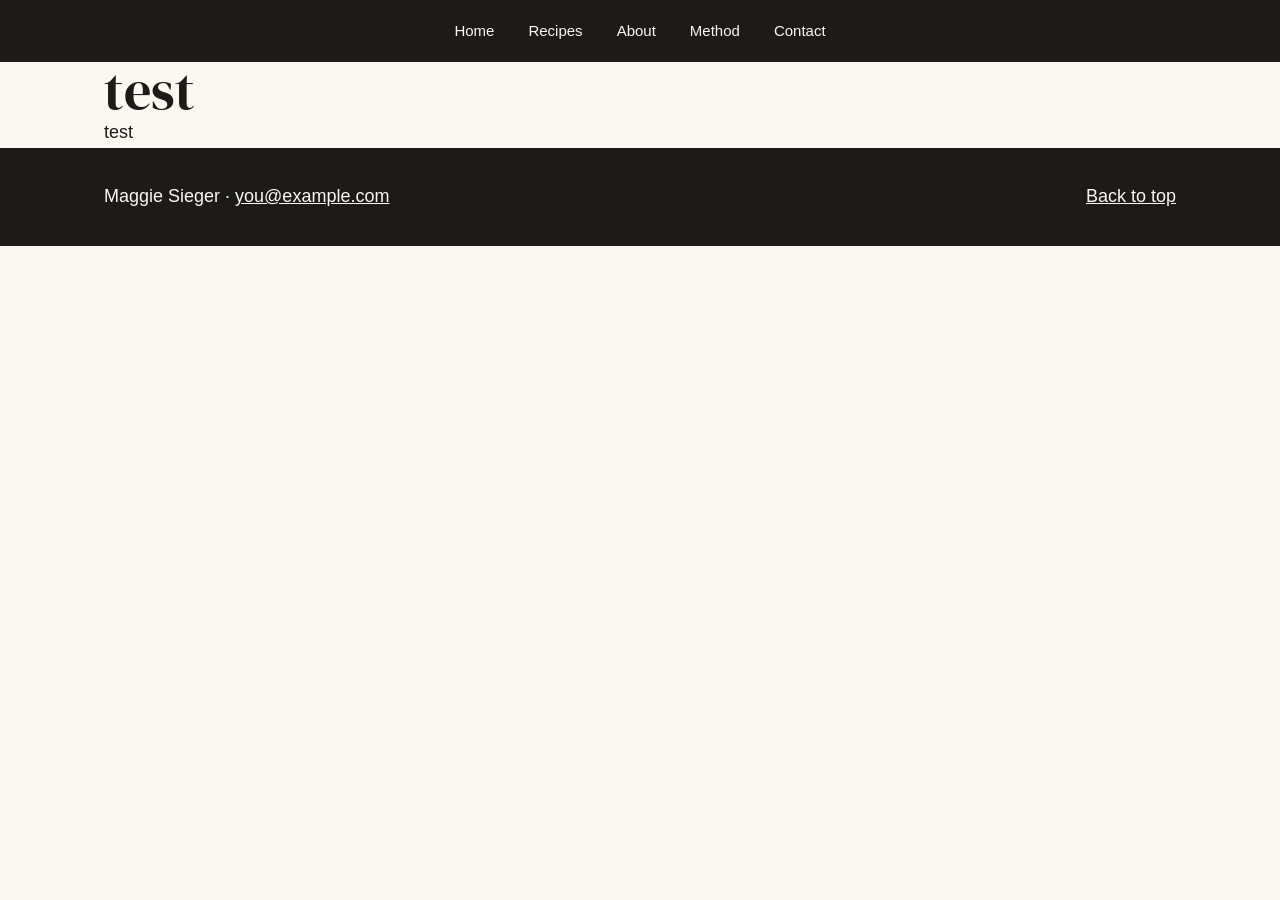
==== recipes/bbq-chicken.html @ 26f7dab7 "index" ====
<!DOCTYPE html>
<html lang="en">
<head>
    <meta charset="UTF-8">
    <meta name="viewport" content="width=device-width, initial-scale=1.0">
    <title>Template</title>

    <link rel="preconnect" href="https://fonts.googleapis.com">
    <link rel="preconnect" href="https://fonts.gstatic.com" crossorigin>
    <link href="https://fonts.googleapis.com/css2?family=DM+Serif+Display:ital@0;1&family=Playfair+Display:ital,wght@0,400..900;1,400..900&display=swap" rel="stylesheet">

    <link rel="stylesheet" href="../css/styles.css">
</head>
<body id="top">
    <nav class="site-nav">
        <ul>
            <li><a href="../index.html">Home</a></li>
            <li><a href="#cards">Recipes</a></li>
            <li><a href="#about">About</a></li>
            <li><a href="#method">Method</a></li>
            <li><a href="mailto:you@example.com">Contact</a></li>
        </ul>
    </nav>
    <main>
        <h1>test</h1>
        <p>test</p>
    </main>
    <footer class="site-footer">
        <div class="inner">
            <p>Maggie Sieger &middot; <a href="mailtto:you@example.com">you@example.com</a></p>
            <p class="right"><a href="#top">Back to top</a></p>
        </div>
    </footer>

</body>
</html>
---- css/styles.css ----
*{ 
    box-sizing: border-box;
    margin: 0;
    padding: 0;
}

body{
    background: #fbf8f3;
    color: #1d1b18;
    font-family: 'Inter' , Helvetica, Ariel, sans-serif;
    font-size: 18px;
    line-height: 1.65;
}

h1, h2, h3{
    font-family: 'DM Serif Display' , Georgia, serif;
    font-weight: 400;
}

.site-nav{
    background: #1d1b18
}

.site-nav ul{
    list-style: none;
    display: grid;
    grid-template: auto / auto auto auto auto auto;
    gap: 34px;
    width: max-content;
    margin: 0 auto;
    padding: 16px 24px;
}

.site-nav a {
    color: #fbf8f3;
    text-decoration: none;
    font-size: 15px;
}

main{
    max-width: 1120px;
    margin: 0 auto;
    padding: 0 24px;
}

.site-footer{
    background: #1d1b18;
    color: #fbf8f3
}

.site-footer .inner{
    display: grid;
    grid-template: auto / 1fr 1fr;
    max-width: 1120px;
    margin: 0 auto;
    padding: 34px 24px;
}

.site-footer a {
    color: #fbf8f3
}

.site-footer .right{
    text-align: right;
}

.hero{
    display: grid;
    grid-template: auto /  1fr 1fr;
    gap: 28px;
    padding: 54px 0;
}

.hero img {
    width: 100%;
    height: 380px;
    object-fit: cover;
}

h1{
    font-size: 54px;
    line-height: 1.05;
}

.eyebrow{
    font-size: 13px;
    letter-spacing: 0.18em;
    text-transform: uppercase;
    color: #1b858f;
    margin-bottom: 10px;
}

.lede{
    font-size: 20px;
    color: #6b6560;
}

.button{
    display: inline-block;
    margin-top: 12px;
    background: #1b858f;
    color: #fbf8f3;
    text-decoration: none;
    padding: 13px 22px;
    font-size: 15px;
    text-transform: uppercase;
}

.section-head{
    border-top: 1px solid #efe9df;
    padding: 34px 0 24px;
}

.section-head p{
    max-width: 68ch;
}

.cards{
    display: grid;
    grid-template: auto / 1fr 1fr 1fr;
    gap: 28px;
    padding-bottom: 60px;
}

.card img{
    width: 100%;
    height: 230px;
    object-fit: cover;
}

.card h3{
    margin: 14px 0 6px;
}

.card p{
    font-size: 16px;
    color: #6b6560
}
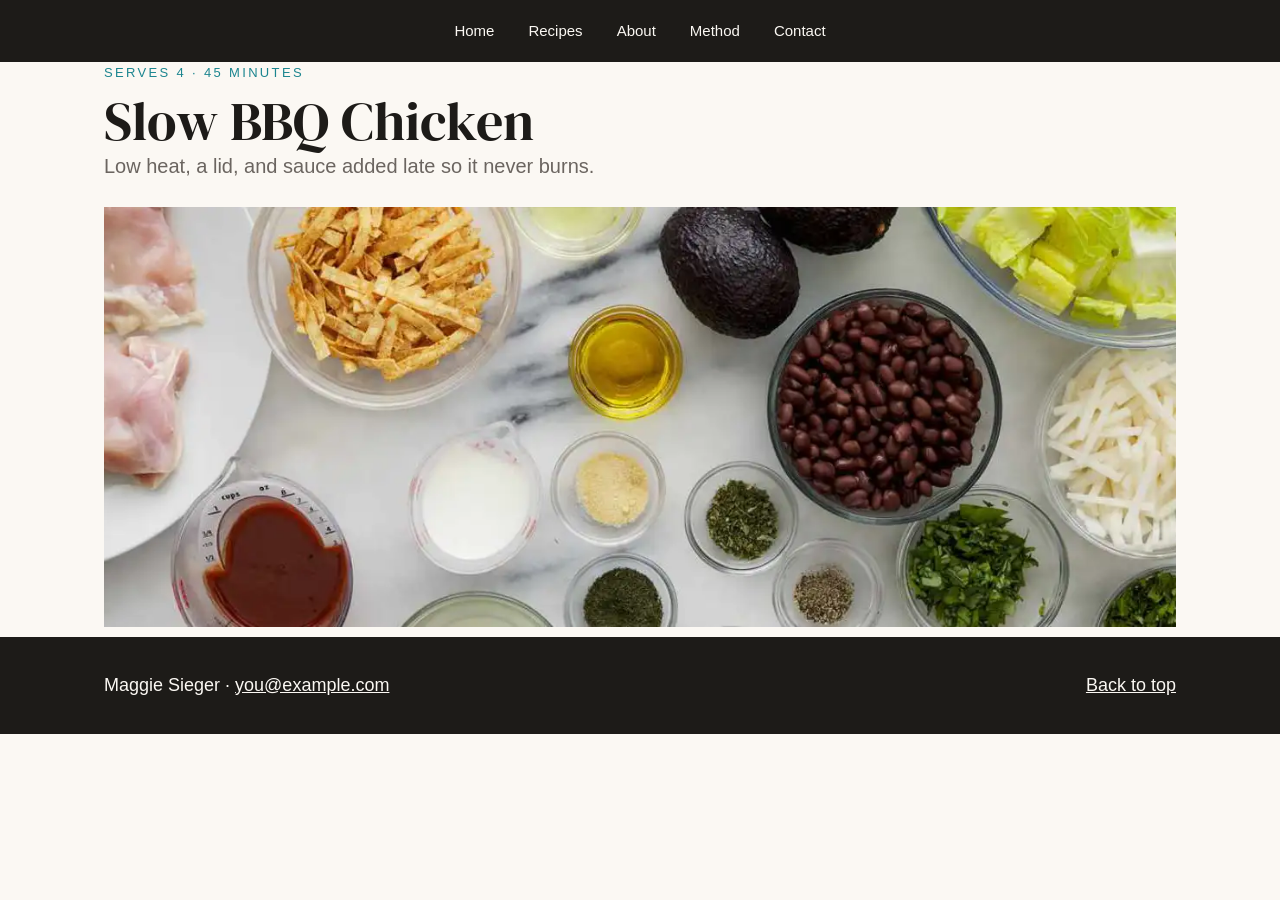
==== commit 620a26c1: "recipe" ====
--- a/recipes/bbq-chicken.html
+++ b/recipes/bbq-chicken.html
@@ -15,15 +15,19 @@
     <nav class="site-nav">
         <ul>
             <li><a href="../index.html">Home</a></li>
-            <li><a href="#cards">Recipes</a></li>
-            <li><a href="#about">About</a></li>
+            <li><a href="../index.html#cards">Recipes</a></li>
+            <li><a href="../index.html#about">About</a></li>
             <li><a href="#method">Method</a></li>
             <li><a href="mailto:you@example.com">Contact</a></li>
         </ul>
     </nav>
     <main>
-        <h1>test</h1>
-        <p>test</p>
+       <header class="recipe-hero">
+            <p class="eyebrow">Serves 4 &middot; 45 minutes</p>
+            <h1>Slow BBQ Chicken</h1>
+            <p class="lede">Low heat, a lid, and sauce added late so it never burns.</p>
+            <img src="../images/bbq-chicken-banner.webp" alt="A tray of BBQ chicken">
+       </header>
     </main>
     <footer class="site-footer">
         <div class="inner">
--- a/css/styles.css
+++ b/css/styles.css
@@ -137,3 +137,13 @@
     color: #6b6560
 }
 
+.recipe-hero{
+    padding: 46px 1 34px;
+}
+
+.recipe-hero img{
+    width: 100%;
+    height: 420px;
+    object-fit: cover;
+    margin-top: 24px;
+}
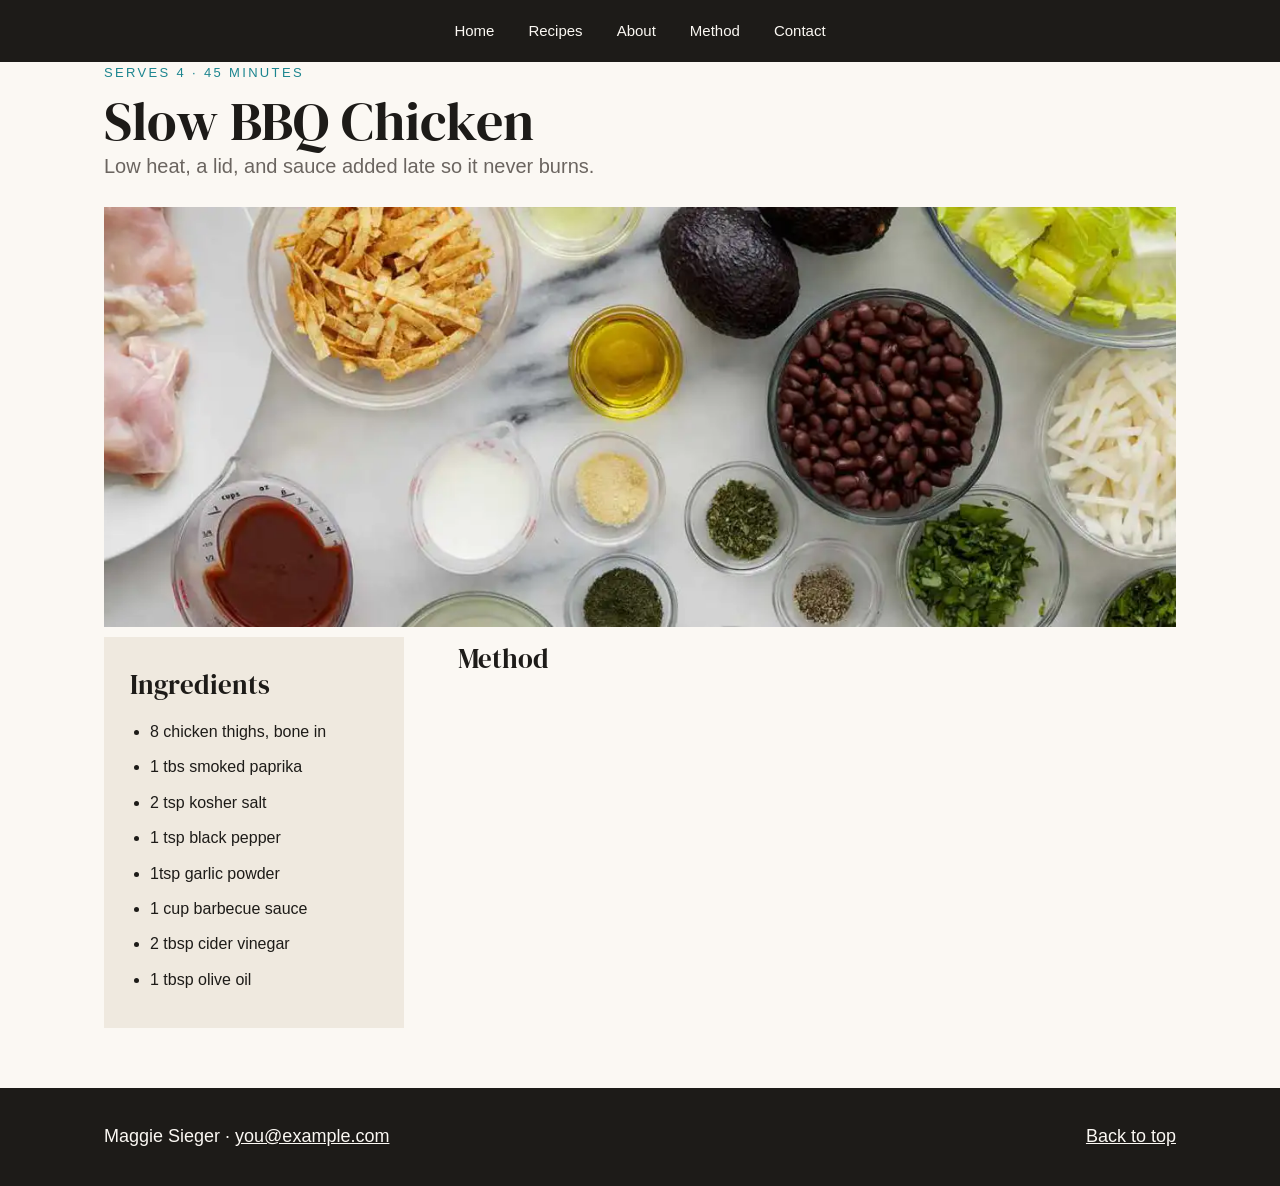
==== commit 25bfa38b: "css" ====
--- a/recipes/bbq-chicken.html
+++ b/recipes/bbq-chicken.html
@@ -3,7 +3,7 @@
 <head>
     <meta charset="UTF-8">
     <meta name="viewport" content="width=device-width, initial-scale=1.0">
-    <title>Template</title>
+    <title>Slow BBQ Chicken</title>
 
     <link rel="preconnect" href="https://fonts.googleapis.com">
     <link rel="preconnect" href="https://fonts.gstatic.com" crossorigin>
@@ -28,6 +28,25 @@
             <p class="lede">Low heat, a lid, and sauce added late so it never burns.</p>
             <img src="../images/bbq-chicken-banner.webp" alt="A tray of BBQ chicken">
        </header>
+       <div class="recipe-body">
+            <aside class="ingredients">
+                <h2>Ingredients</h2>
+                <ul>
+                    <li>8 chicken thighs, bone in</li>
+                    <li>1 tbs smoked paprika</li>
+                    <li>2 tsp kosher salt</li>
+                    <li>1 tsp black pepper</li>
+                    <li>1tsp garlic powder</li>
+                    <li>1 cup barbecue sauce</li>
+                    <li>2 tbsp cider vinegar</li>
+                    <li>1 tbsp olive oil</li>
+                </ul>
+            </aside>
+            <section id="method">
+                <h2>Method</h2>
+            </section>
+       </div>
+
     </main>
     <footer class="site-footer">
         <div class="inner">
--- a/css/styles.css
+++ b/css/styles.css
@@ -146,4 +146,26 @@
     height: 420px;
     object-fit: cover;
     margin-top: 24px;
+}
+
+.recipe-body{
+    display: grid;
+    grid-template: auto / 300px 1fr;
+    gap: 54px;
+    padding-bottom: 60px;
+}
+
+.ingredients{
+    background: #efe9df;
+    padding: 26px;
+    align-self: start;
+}
+
+.ingredients ul{
+    margin: 12px 0 0 20px;
+}
+
+.ingredients li{
+    margin-bottom: 9px;
+    font-size: 16px;
 }
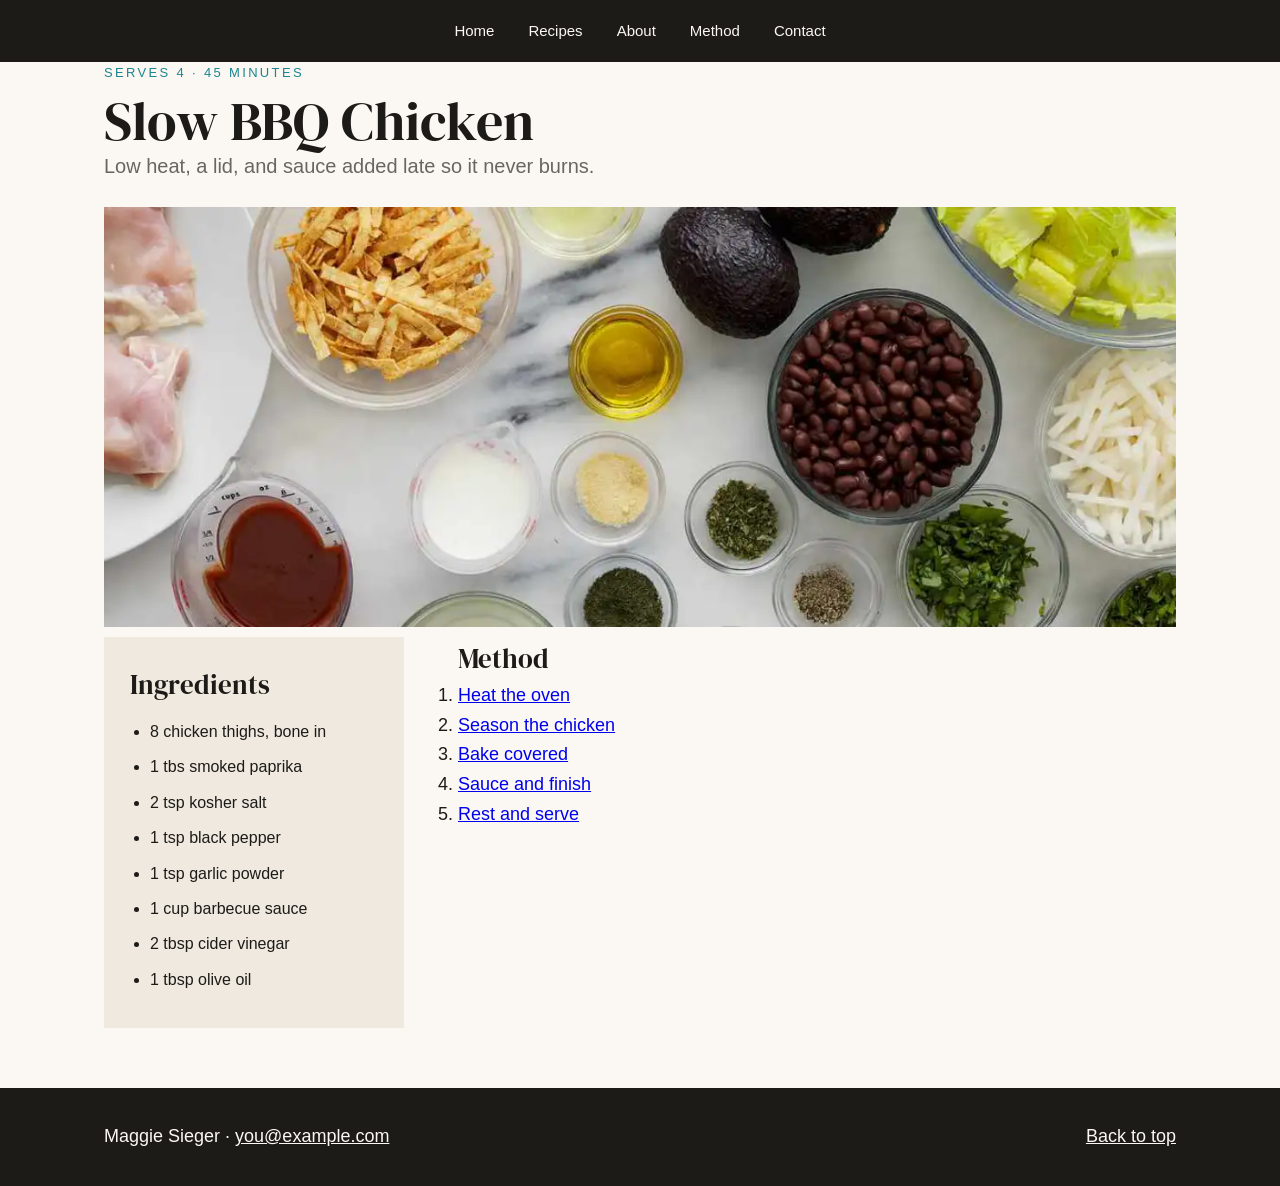
==== commit 2c08860c: "list" ====
--- a/recipes/bbq-chicken.html
+++ b/recipes/bbq-chicken.html
@@ -36,7 +36,7 @@
                     <li>1 tbs smoked paprika</li>
                     <li>2 tsp kosher salt</li>
                     <li>1 tsp black pepper</li>
-                    <li>1tsp garlic powder</li>
+                    <li>1 tsp garlic powder</li>
                     <li>1 cup barbecue sauce</li>
                     <li>2 tbsp cider vinegar</li>
                     <li>1 tbsp olive oil</li>
@@ -44,6 +44,15 @@
             </aside>
             <section id="method">
                 <h2>Method</h2>
+                <nav class="jump">
+                    <ol>
+                        <li><a href="#step-1">Heat the oven</a></li>
+                        <li><a href="#step-2">Season the chicken</a></li>
+                        <li><a href="#step-3">Bake covered</a></li>
+                        <li><a href="#step-4">Sauce and finish</a></li>
+                        <li><a href="#step-5">Rest and serve</a></li>
+                    </ol>
+                </nav>
             </section>
        </div>
 
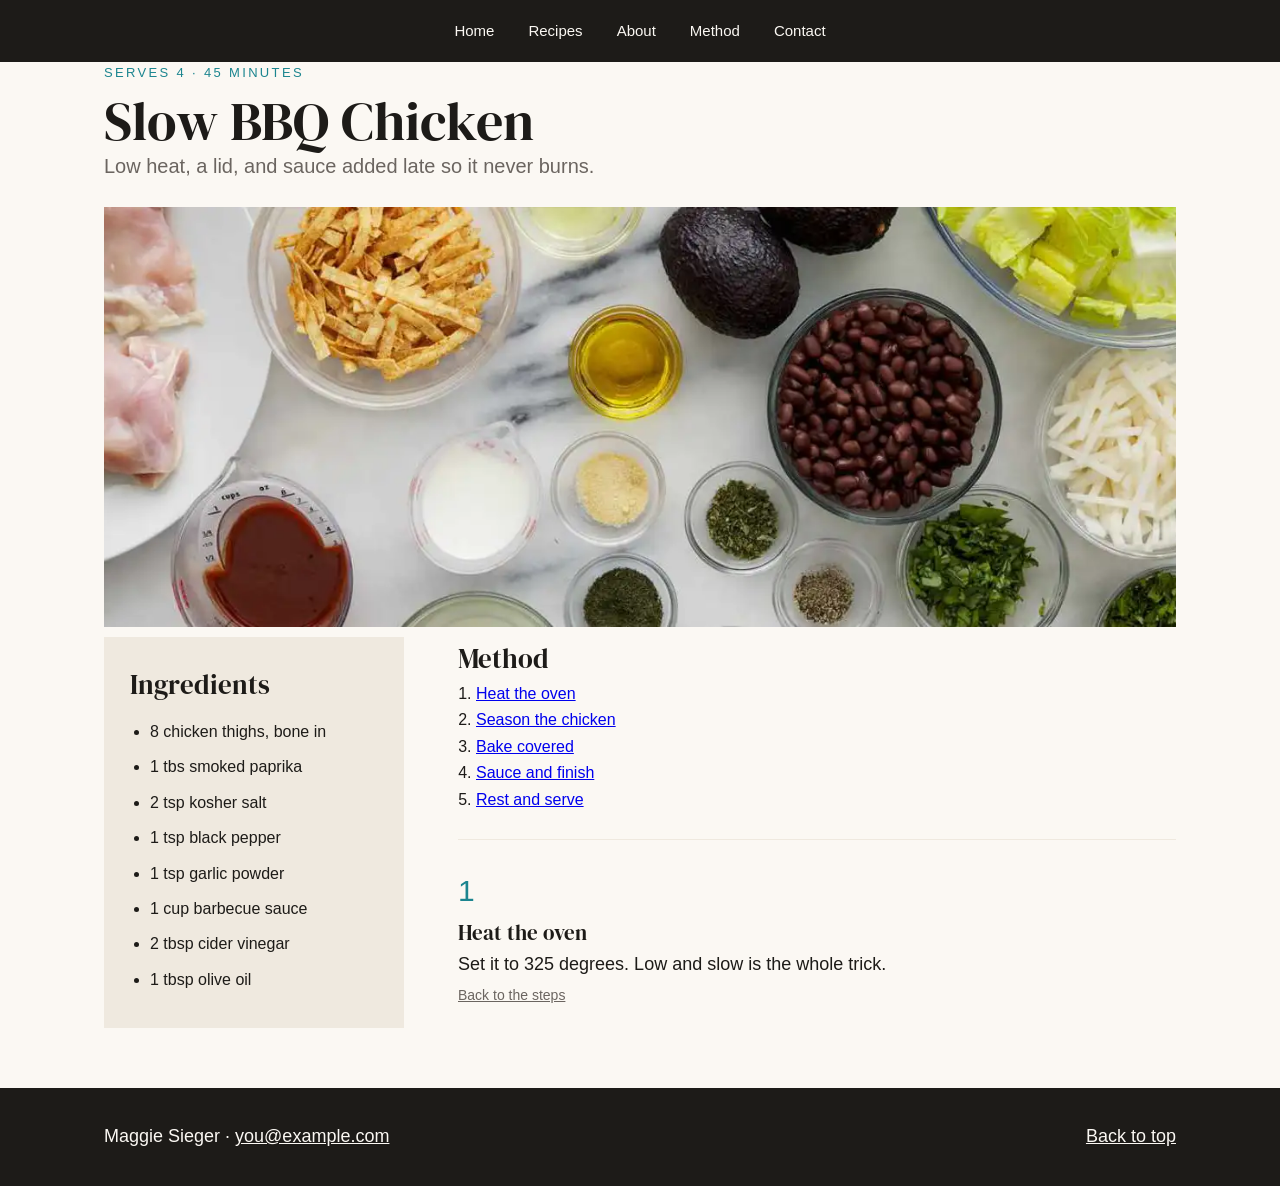
==== commit 69d0d740: "links" ====
--- a/recipes/bbq-chicken.html
+++ b/recipes/bbq-chicken.html
@@ -53,6 +53,12 @@
                         <li><a href="#step-5">Rest and serve</a></li>
                     </ol>
                 </nav>
+                <article class="step" id="step-1">
+                    <span class="num">1</span>
+                    <h3>Heat the oven</h3>
+                    <p>Set it to 325 degrees. Low and slow is the whole trick.</p>
+                    <p><a class="back" href="#method">Back to the steps</a></p>
+                </article>
             </section>
        </div>
 
--- a/css/styles.css
+++ b/css/styles.css
@@ -168,4 +168,35 @@
 .ingredients li{
     margin-bottom: 9px;
     font-size: 16px;
+}
+
+.jumo{
+    border-left: 3px solid #1b858f;
+    padding-left: 18px;
+    margin-bottom: 30px;
+}
+
+.jump ol{
+    margin-left: 18px;
+}
+
+.jump li {
+    font-size: 16px;
+}
+
+.step{
+    border-top: 1px solid #efe9df;
+    padding-top: 26px;
+    margin-top: 26px;
+}
+
+.step .num{
+    display: block;
+    font-size: 30px;
+    color: #1b858f;
+}
+
+.back{
+    font-size: 14px;
+    color: #6b6560;
 }
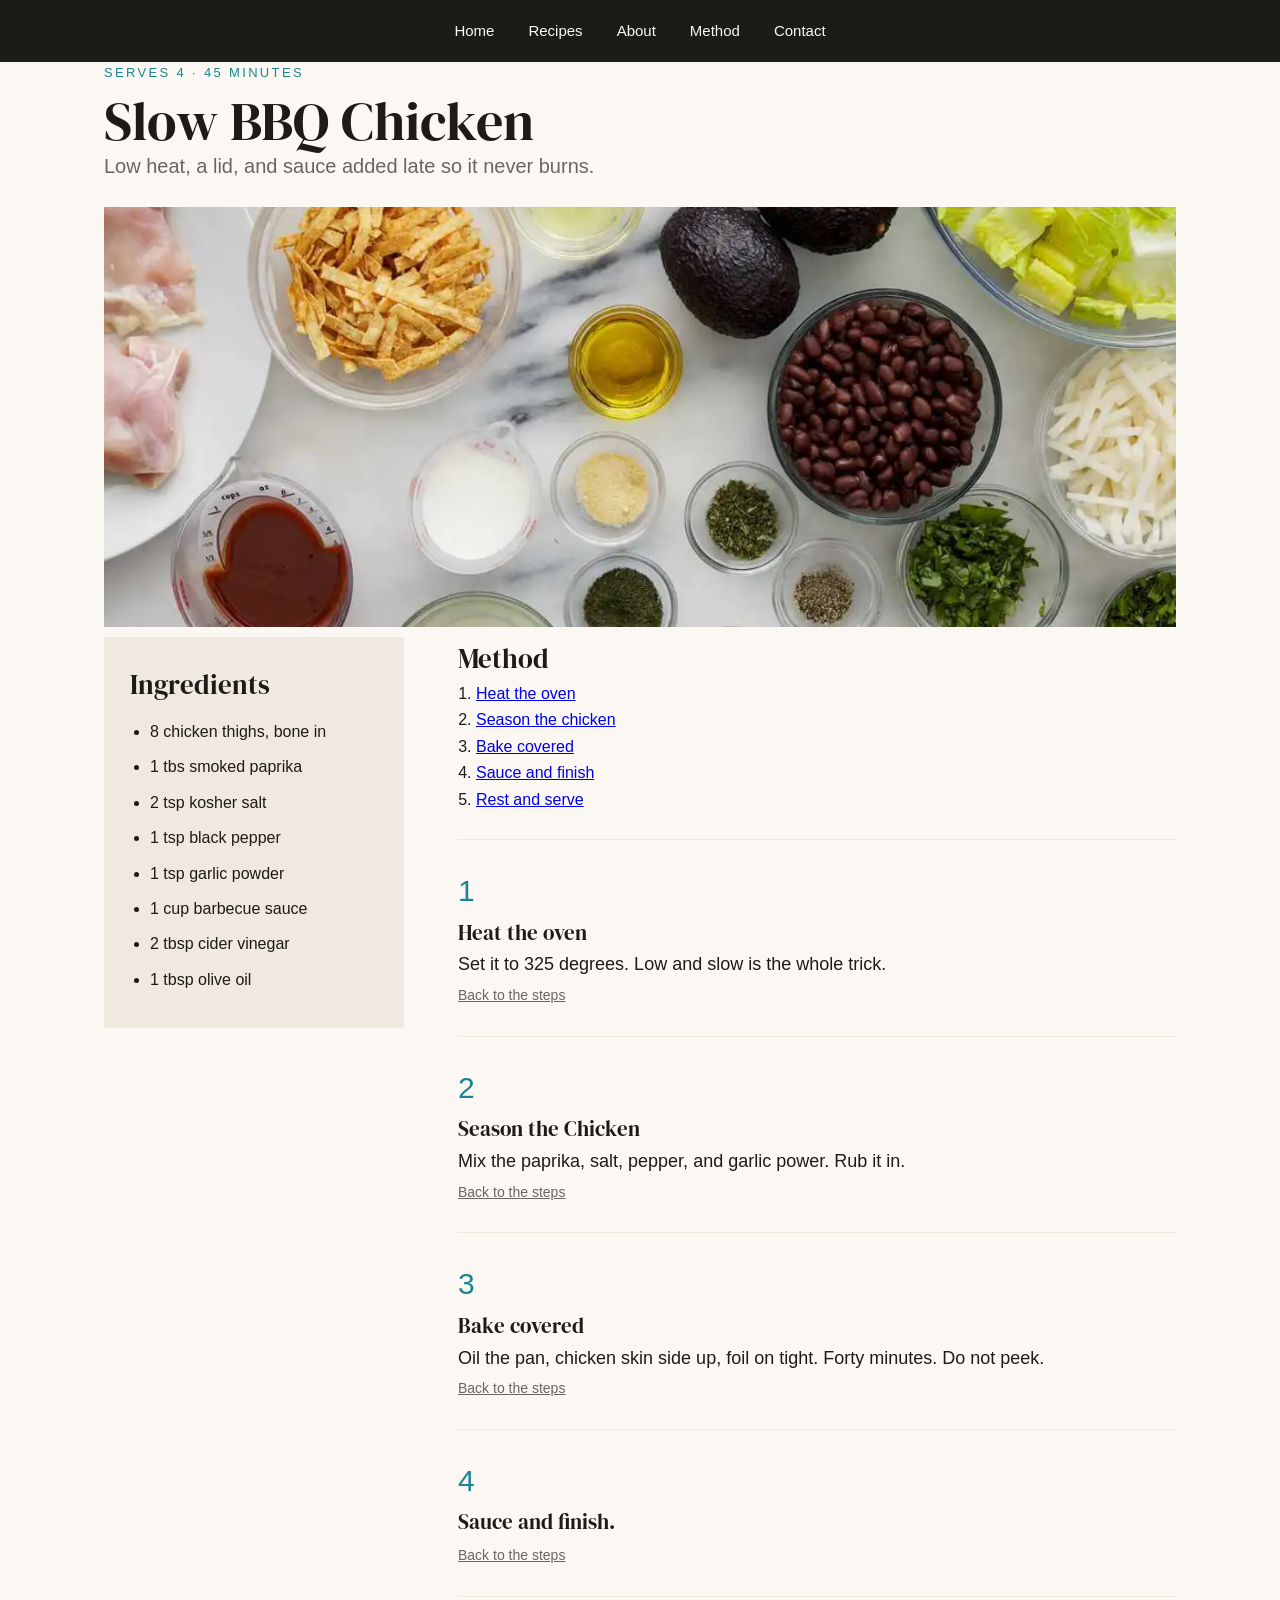
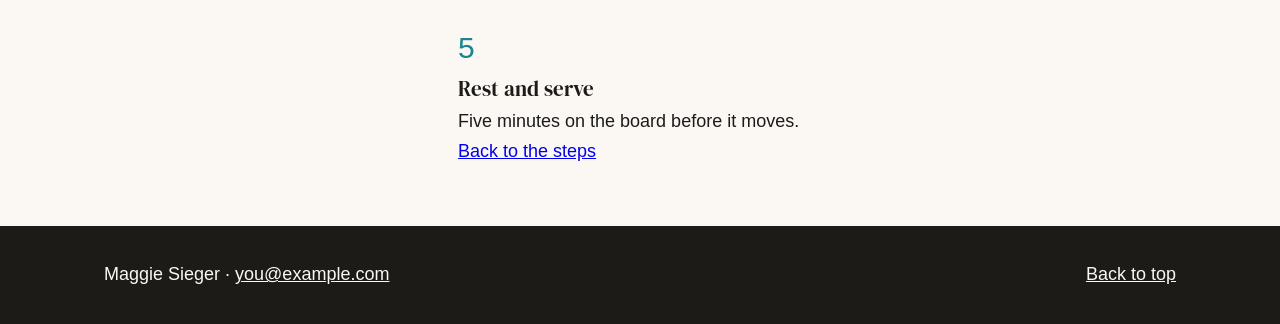
==== commit 6bd04b62: "steps" ====
--- a/recipes/bbq-chicken.html
+++ b/recipes/bbq-chicken.html
@@ -59,6 +59,29 @@
                     <p>Set it to 325 degrees. Low and slow is the whole trick.</p>
                     <p><a class="back" href="#method">Back to the steps</a></p>
                 </article>
+                <article class="step" id="step-2">
+                    <span class="num">2</span>
+                    <h3>Season the Chicken</h3>
+                    <p>Mix the paprika, salt, pepper, and garlic power. Rub it in.</p>
+                    <p><a class="back" href="#method">Back to the steps</a></p>
+                </article>
+                <article class="step" id="step-3">
+                    <span class="num">3</span>
+                    <h3>Bake covered</h3>
+                    <p>Oil the pan, chicken skin side up, foil on tight. Forty minutes. Do not peek.</p>
+                    <p><a class="back" href="#method">Back to the steps</a></p>
+                </article>
+                <article class="step" id="step-4">
+                    <span class="num">4</span>
+                    <h3>Sauce and finish.</h3>
+                    <p><a class="back" href="#method">Back to the steps</a></p>
+                </article>
+                <article class="step id=step-5">
+                    <span class="num">5</span>
+                    <h3>Rest and serve</h3>
+                    <p>Five minutes on the board before it moves.</p>
+                    <p><a claa="back" href="#method">Back to the steps</a></p>
+                </article>
             </section>
        </div>
 
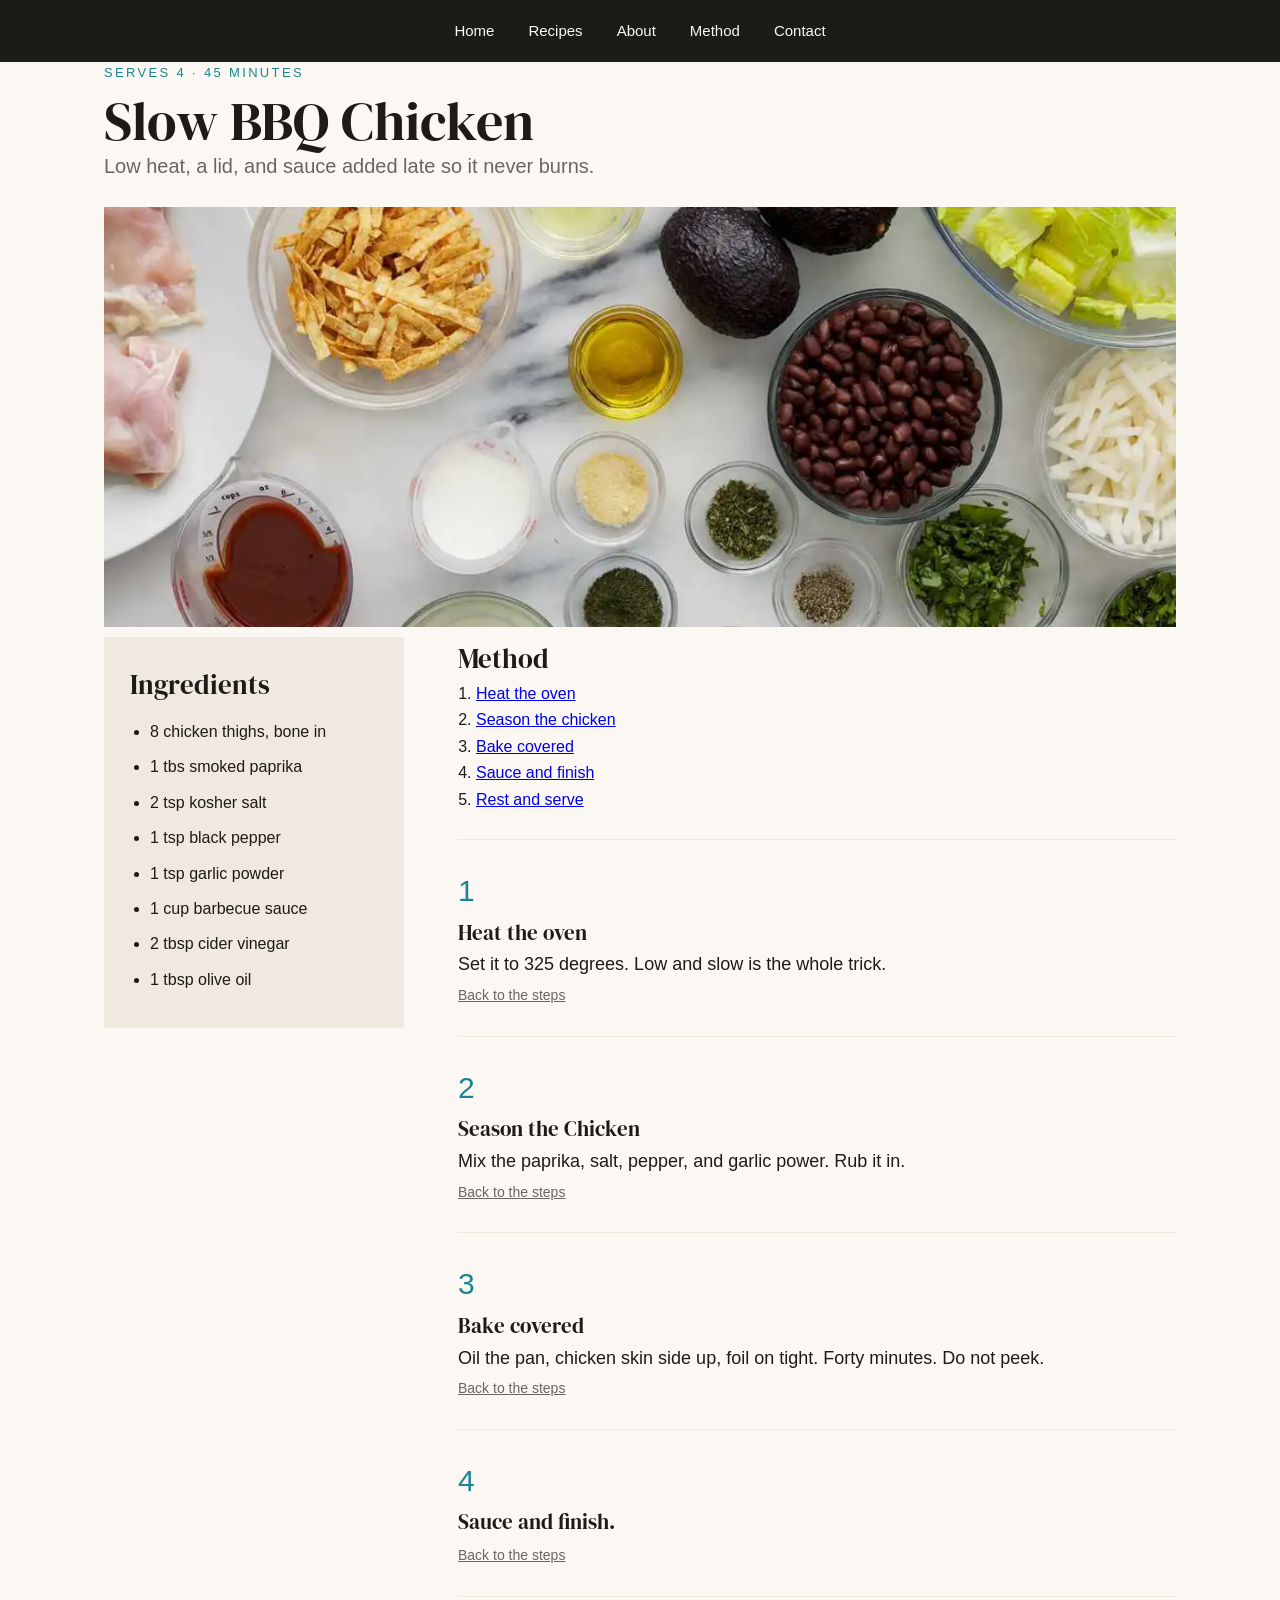
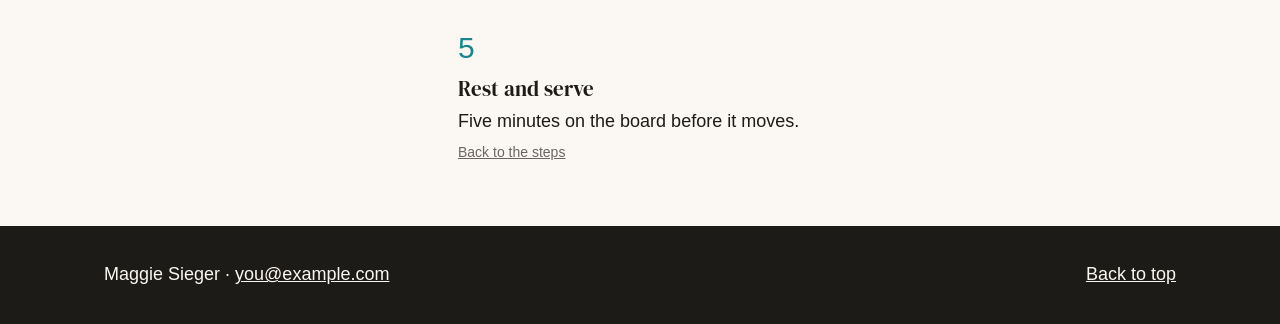
==== commit 104ebf46: "fix" ====
--- a/recipes/bbq-chicken.html
+++ b/recipes/bbq-chicken.html
@@ -80,7 +80,7 @@
                     <span class="num">5</span>
                     <h3>Rest and serve</h3>
                     <p>Five minutes on the board before it moves.</p>
-                    <p><a claa="back" href="#method">Back to the steps</a></p>
+                    <p><a class="back" href="#method">Back to the steps</a></p>
                 </article>
             </section>
        </div>
